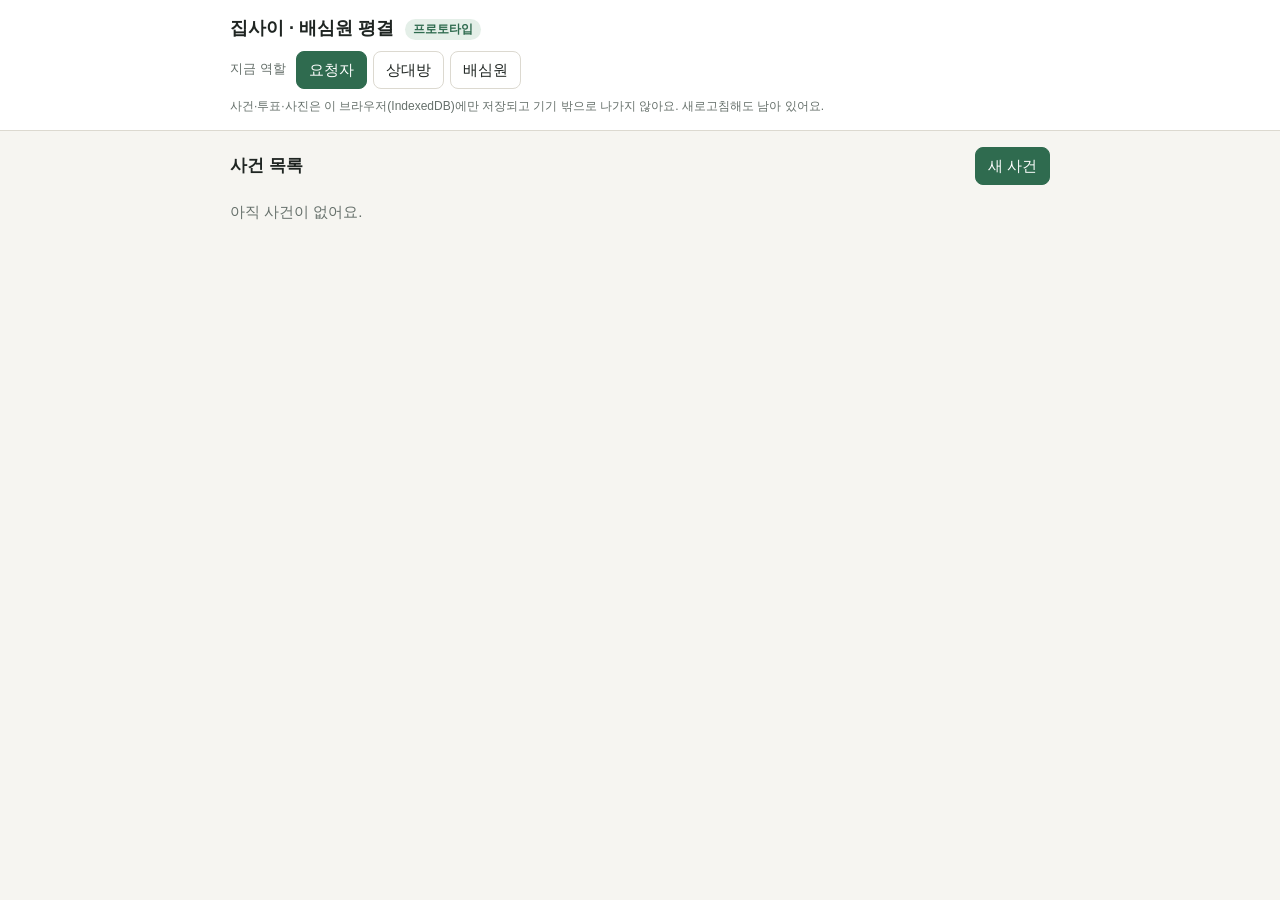
==== prototypes/김진현/index.html @ b652df36 "Add 김진현 배심원 평결 P0 prototype and sync spec Single-file prototype with IndexedDB storage. Spec updated" ====
<!doctype html>
<html lang="ko">
<head>
<meta charset="utf-8">
<meta name="viewport" content="width=device-width, initial-scale=1">
<title>집사이 배심원 평결</title>
<style>
  :root {
    --bg: #f6f5f1; --card: #ffffff; --ink: #1f2522; --muted: #66706b; --line: #dcd9d0;
    --accent: #2f6b4f; --accent-soft: #e4efe8; --warn: #a3412b; --warn-soft: #f8e7e2;
    --landlord: #3b5ba5; --tenant: #c8792b; --dev: #6b4fa0; --dev-soft: #efe9f8;
  }
  @media (prefers-color-scheme: dark) {
    :root {
      --bg: #161a18; --card: #1f2522; --ink: #e8ebe9; --muted: #9aa49f; --line: #34403a;
      --accent: #6cbf94; --accent-soft: #23362c; --warn: #f0937b; --warn-soft: #3a2420;
      --landlord: #8aa6e8; --tenant: #e8a866; --dev: #b49be0; --dev-soft: #2b2438;
    }
  }
  * { box-sizing: border-box; }
  body { margin: 0; background: var(--bg); color: var(--ink); font: 15px/1.6 -apple-system, "Apple SD Gothic Neo", "Noto Sans KR", sans-serif; }
  header { background: var(--card); border-bottom: 1px solid var(--line); padding: 14px 16px; position: sticky; top: 0; z-index: 5; }
  .wrap { max-width: 820px; margin: 0 auto; }
  header h1 { margin: 0 0 8px; font-size: 18px; }
  .roles { display: flex; gap: 6px; flex-wrap: wrap; align-items: center; }
  .roles span { color: var(--muted); font-size: 13px; margin-right: 4px; }
  .roles button[aria-pressed="true"] { background: var(--accent); color: #fff; border-color: var(--accent); }
  .notice { margin: 8px 0 0; font-size: 12px; color: var(--muted); }
  main { padding: 16px; }
  h2 { font-size: 17px; margin: 0; }
  h3 { font-size: 15px; margin: 0 0 8px; }
  button { font: inherit; padding: 6px 12px; border-radius: 8px; border: 1px solid var(--line); background: var(--card); color: var(--ink); cursor: pointer; }
  button.primary { background: var(--accent); border-color: var(--accent); color: #fff; }
  button.link { border: 0; background: none; color: var(--accent); padding: 0; text-decoration: underline; }
  button:disabled { opacity: .5; cursor: not-allowed; }
  .bar { display: flex; justify-content: space-between; align-items: center; gap: 8px; margin-bottom: 12px; flex-wrap: wrap; }
  .cards { list-style: none; padding: 0; margin: 0; display: grid; gap: 10px; }
  .card, section { background: var(--card); border: 1px solid var(--line); border-radius: 12px; padding: 14px; }
  section { margin-bottom: 12px; }
  .card { cursor: pointer; }
  .card:hover { border-color: var(--accent); }
  .card .title { font-weight: 600; }
  .meta { color: var(--muted); font-size: 13px; }
  .badge { display: inline-block; font-size: 12px; padding: 1px 8px; border-radius: 99px; background: var(--accent-soft); color: var(--accent); margin-left: 6px; vertical-align: 1px; }
  .badge.waiting { background: var(--warn-soft); color: var(--warn); }
  .badge.closed { background: var(--line); color: var(--ink); }
  .empty { color: var(--muted); }
  label { display: block; font-weight: 600; font-size: 14px; margin: 12px 0 4px; }
  label .opt { font-weight: 400; color: var(--muted); }
  input[type=text], input[type=number], input[type=month], textarea, select { width: 100%; font: inherit; padding: 7px 10px; border: 1px solid var(--line); border-radius: 8px; background: var(--bg); color: var(--ink); }
  textarea { min-height: 70px; resize: vertical; }
  .row { display: grid; grid-template-columns: 1fr 1fr; gap: 0 12px; }
  @media (max-width: 560px) { .row { grid-template-columns: 1fr; } }
  .choices { display: flex; gap: 14px; flex-wrap: wrap; }
  .choices label { font-weight: 400; margin: 0; display: flex; gap: 6px; align-items: center; }
  .privacy { background: var(--warn-soft); color: var(--warn); border-radius: 8px; padding: 8px 10px; font-size: 13px; margin: 12px 0 0; }
  .ratio { display: flex; gap: 10px; align-items: center; }
  .ratio input[type=range] { flex: 1; }
  .ratio input[type=number] { width: 80px; }
  .ratio-text { font-size: 13px; color: var(--muted); margin-top: 2px; }
  .error { color: var(--warn); font-weight: 600; margin: 10px 0 0; white-space: pre-line; }
  .ok { color: var(--accent); font-weight: 600; margin: 10px 0 0; }
  .actions { margin-top: 16px; display: flex; gap: 8px; flex-wrap: wrap; }
  dl { display: grid; grid-template-columns: max-content 1fr; gap: 4px 14px; margin: 0; }
  dt { color: var(--muted); }
  dd { margin: 0; white-space: pre-wrap; }
  .sides { display: grid; grid-template-columns: 1fr 1fr; gap: 12px; }
  @media (max-width: 560px) { .sides { grid-template-columns: 1fr; } }
  .side { border-top: 4px solid var(--line); }
  .side.landlord { border-top-color: var(--landlord); }
  .side.tenant { border-top-color: var(--tenant); }
  .side p { white-space: pre-wrap; margin: 4px 0; }
  .photos { display: flex; gap: 6px; flex-wrap: wrap; margin-top: 6px; }
  .photos img { width: 96px; height: 96px; object-fit: cover; border-radius: 6px; border: 1px solid var(--line); cursor: zoom-in; background: var(--bg); }
  .quota { font-size: 14px; }
  .quota b { font-variant-numeric: tabular-nums; }
  .verdict { text-align: center; padding: 18px 0 8px; }
  .verdict .big { font-size: 32px; font-weight: 700; }
  .verdict .big .l { color: var(--landlord); }
  .verdict .big .t { color: var(--tenant); }
  .legal { font-size: 13px; color: var(--muted); text-align: center; }
  table { width: 100%; border-collapse: collapse; font-size: 13px; margin-top: 8px; }
  th, td { text-align: left; padding: 4px 6px; border-bottom: 1px solid var(--line); vertical-align: top; }
  td.num { font-variant-numeric: tabular-nums; text-align: right; width: 56px; }
  tr.cut td { color: var(--muted); text-decoration: line-through; }
  .dev { border: 1px dashed var(--dev); background: var(--dev-soft); }
  .dev h3 { color: var(--dev); }
  #overlay { position: fixed; inset: 0; background: rgba(0,0,0,.8); display: flex; align-items: center; justify-content: center; z-index: 10; cursor: zoom-out; }
  #overlay[hidden] { display: none; }
  #overlay img { max-width: 94vw; max-height: 94vh; }
</style>
</head>
<body>
<header>
  <div class="wrap">
    <h1>집사이 · 배심원 평결 <span class="badge">프로토타입</span></h1>
    <div class="roles">
      <span>지금 역할</span>
      <button data-role="requester">요청자</button>
      <button data-role="opponent">상대방</button>
      <button data-role="juror">배심원</button>
    </div>
    <p class="notice">사건·투표·사진은 이 브라우저(IndexedDB)에만 저장되고 기기 밖으로 나가지 않아요. 새로고침해도 남아 있어요.</p>
  </div>
</header>
<main><div class="wrap" id="app"></div></main>
<div id="overlay" hidden><img alt=""></div>

<script>
const BASE_JURORS = 100;
const MAX_EXTRA = 100;
const MAX_PHOTOS = 3;
const MAX_PHOTO_MB = 15;
const REASON_MAX = 200;
const CUT_RATE = 0.025; // 위·아래 각각 2.5%, 합쳐서 5%

const SIDE = { landlord: '임대인', tenant: '임차인' };
const OTHER = { landlord: 'tenant', tenant: 'landlord' };
const STATUS = { waiting: '상대방 대기', voting: '투표 중', closed: '평결 완료' };
const TYPE = { repair: '수리비', restore: '원상복구비' };
const PRIVACY = '분쟁과 관계없는 개인정보(이름, 주소, 연락처 등)는 쓰지 마세요.';

class UserError extends Error {}

const state = { role: 'requester', view: { name: 'list' }, juror: null };
let db;

// ---------- 저장소 (IndexedDB) ----------

function openDb() {
  return new Promise((resolve, reject) => {
    const req = indexedDB.open('jibsai-jury', 1);
    req.onupgradeneeded = () => {
      req.result.createObjectStore('cases', { keyPath: 'id' });
      req.result.createObjectStore('photos', { keyPath: 'id' });
    };
    req.onsuccess = () => resolve(req.result);
    req.onerror = () => reject(req.error);
  });
}

function run(store, mode, fn) {
  return new Promise((resolve, reject) => {
    const t = db.transaction(store, mode);
    const req = fn(t.objectStore(store));
    t.oncomplete = () => resolve(req && req.result);
    t.onerror = () => reject(t.error);
  });
}

const getAllCases = () => run('cases', 'readonly', s => s.getAll());
const getCase = id => run('cases', 'readonly', s => s.get(id));
const putCase = c => run('cases', 'readwrite', s => s.put(c));
const getPhoto = id => run('photos', 'readonly', s => s.get(id));

// 한 트랜잭션 안에서 사건을 읽고 고쳐 저장한다. mutate가 던지면 아무것도 저장되지 않는다.
function updateCase(id, mutate) {
  return new Promise((resolve, reject) => {
    const t = db.transaction('cases', 'readwrite');
    const store = t.objectStore('cases');
    let result, failure;
    const get = store.get(id);
    get.onsuccess = () => {
      try {
        result = mutate(get.result);
        store.put(get.result);
      } catch (e) {
        failure = e;
        t.abort();
      }
    };
    t.oncomplete = () => resolve(result);
    t.onabort = () => reject(failure || t.error);
  });
}

async function savePhotos(files) {
  const ids = files.map(() => newId());
  await run('photos', 'readwrite', s => {
    files.forEach((file, i) => s.put({ id: ids[i], blob: file, name: file.name }));
  });
  return ids;
}

function newId() {
  return Date.now().toString(36) + Math.random().toString(36).slice(2, 8);
}

// ---------- 규칙 ----------

function quota(c, side) {
  return c.total / 2 - c.votes.filter(v => v.side === side).length;
}

function checkVote(c, name, side) {
  if (c.status !== 'voting') throw new UserError('투표 중인 사건이 아니에요.');
  if (name === c.requester.name || name === c.opponent.name) {
    throw new UserError('당사자는 자기 사건에 투표할 수 없어요.');
  }
  if (c.votes.some(v => v.name === name)) {
    throw new UserError('이 이름으로 이미 투표했어요. 투표는 한 사건에 한 번만 할 수 있어요.');
  }
  if (quota(c, side) <= 0) throw new UserError(`${SIDE[side]} 배심원 정원이 다 찼어요.`);
}

function addVote(c, vote) {
  checkVote(c, vote.name, vote.side);
  c.votes.push(vote);
  if (c.votes.length === c.total) {
    c.status = 'closed';
    c.closedAt = Date.now();
  }
}

// 비율 순으로 정렬해 위·아래에서 내림(총원 × 2.5%)표씩 빼고 평균을 낸다.
function verdict(c) {
  const sorted = c.votes.map((v, i) => ({ ...v, i })).sort((a, b) => a.ratio - b.ratio || a.i - b.i);
  const cut = Math.floor(c.total * CUT_RATE);
  sorted.forEach((v, idx) => { v.cut = idx < cut || idx >= sorted.length - cut; });
  const kept = sorted.filter(v => !v.cut);
  const mean = kept.reduce((sum, v) => sum + v.ratio, 0) / kept.length;
  const landlord = Math.round(mean);
  return { landlord, tenant: 100 - landlord, cut, kept: kept.length, sorted };
}

function checkPhotos(input) {
  const files = [...input.files];
  if (files.length > MAX_PHOTOS) throw new UserError(`사진은 최대 ${MAX_PHOTOS}장까지 올릴 수 있어요.`);
  for (const f of files) {
    if (!f.type.startsWith('image/')) throw new UserError(`사진 파일만 올릴 수 있어요: ${f.name}`);
    if (f.size > MAX_PHOTO_MB * 1024 * 1024) {
      throw new UserError(`사진 한 장은 ${MAX_PHOTO_MB}MB까지예요: ${f.name} (${(f.size / 1048576).toFixed(1)}MB)`);
    }
  }
  return files;
}

function checkRatio(value) {
  const n = Number(value);
  if (value === '' || !Number.isInteger(n) || n < 0 || n > 100) {
    throw new UserError('임대인 부담 비율은 0에서 100 사이의 정수로 적어 주세요.');
  }
  return n;
}

function required(value, label) {
  const v = value.trim();
  if (!v) throw new UserError(`${label}을(를) 적어 주세요.`);
  return v;
}

// ---------- 화면 조각 ----------

function esc(s) {
  return String(s ?? '').replace(/[&<>"']/g, ch => ({ '&': '&amp;', '<': '&lt;', '>': '&gt;', '"': '&quot;', "'": '&#39;' }[ch]));
}

const won = n => Number(n).toLocaleString('ko-KR') + '원';

function ratioField(name, value = 50) {
  return `
    <div class="ratio">
      <input type="range" min="0" max="100" step="1" value="${value}" data-sync="${name}" aria-label="임대인 부담 비율">
      <input type="number" min="0" max="100" step="1" value="${value}" name="${name}" required>%
    </div>
    <div class="ratio-text" data-ratio-text="${name}"></div>`;
}

function bindRatio(root) {
  root.querySelectorAll('[data-sync]').forEach(range => {
    const num = root.querySelector(`[name="${range.dataset.sync}"]`);
    const text = root.querySelector(`[data-ratio-text="${range.dataset.sync}"]`);
    const show = () => {
      const n = Number(num.value);
      text.textContent = num.value !== '' && n >= 0 && n <= 100 ? `임대인 ${n}% · 임차인 ${100 - n}% 부담` : '';
    };
    range.addEventListener('input', () => { num.value = range.value; show(); });
    num.addEventListener('input', () => { range.value = num.value; show(); });
    show();
  });
}

function photoField(name) {
  return `
    <label>사진 <span class="opt">(선택 · 최대 ${MAX_PHOTOS}장 · 장당 ${MAX_PHOTO_MB}MB · 원본 그대로 저장)</span></label>
    <input type="file" name="${name}" accept="image/*" multiple>
    <p class="error" data-photo-error="${name}" hidden></p>`;
}

function bindPhotoField(root, name) {
  const input = root.querySelector(`[name="${name}"]`);
  const msg = root.querySelector(`[data-photo-error="${name}"]`);
  input.addEventListener('change', () => {
    try {
      checkPhotos(input);
      msg.hidden = true;
    } catch (e) {
      msg.textContent = e.message;
      msg.hidden = false;
      input.value = '';
    }
  });
}

function photosHtml(ids) {
  if (!ids || !ids.length) return '<div class="meta">사진 없음</div>';
  return `<div class="photos">${ids.map(id => `<img data-photo="${esc(id)}" alt="증거 사진">`).join('')}</div>`;
}

async function loadPhotos(root) {
  for (const img of root.querySelectorAll('img[data-photo]')) {
    const rec = await getPhoto(img.dataset.photo);
    if (rec) img.src = URL.createObjectURL(rec.blob);
  }
}

function caseInfoHtml(c) {
  return `
    <section>
      <h3>사건 정보</h3>
      <dl>
        <dt>사건 유형</dt><dd>${TYPE[c.type]}</dd>
        <dt>문제 부위</dt><dd>${esc(c.part)}</dd>
        <dt>발생 시기</dt><dd>${esc(c.when)}</dd>
        <dt>다투는 금액</dt><dd>${won(c.amount)}</dd>
        <dt>계약 특약</dt><dd>${c.clause ? esc(c.clause) : '<span class="meta">없음</span>'}</dd>
        <dt>배심원</dt><dd>총 ${c.total}명 (임대인 ${c.total / 2} · 임차인 ${c.total / 2})</dd>
      </dl>
    </section>`;
}

// showNames: 당사자 화면이면 이름을, showRatio: 당사자 화면이거나 평결 후면 주장 비율을 보여준다.
function sidesHtml(c, { showNames, showRatio }) {
  const parties = [c.requester, c.opponent].filter(p => p.reason !== undefined);
  const bySide = side => parties.find(p => p.side === side);
  const block = side => {
    const p = bySide(side);
    const head = `${SIDE[side]} 측${showNames && p ? ` · ${esc(p.name)}` : ''}`;
    if (!p) return `<section class="side ${side}"><h3>${head}</h3><p class="meta">아직 주장을 적지 않았어요.</p></section>`;
    return `
      <section class="side ${side}">
        <h3>${head}</h3>
        ${showRatio ? `<p><b>주장: 임대인 ${p.ratio}% · 임차인 ${100 - p.ratio}%</b></p>` : ''}
        <p>${esc(p.reason)}</p>
        ${photosHtml(p.photoIds)}
      </section>`;
  };
  return `<div class="sides">${block('landlord')}${block('tenant')}</div>`;
}

function quotaHtml(c) {
  return `남은 정원: 임대인 <b>${quota(c, 'landlord')}</b> / 임차인 <b>${quota(c, 'tenant')}</b>`;
}

function jurorPanelHtml() {
  if (state.juror) {
    return `
      <section>
        배심원 <b>${esc(state.juror.name)}</b> · ${SIDE[state.juror.side]} 경험
        <button class="link" id="juror-change">바꾸기</button>
      </section>`;
  }
  return `
    <section>
      <h3>배심원으로 들어가기</h3>
      <form id="juror-form">
        <label>이름(닉네임)</label>
        <input type="text" name="name" maxlength="30">
        <label>자격</label>
        <div class="choices">
          <label><input type="radio" name="side" value="landlord"> 나는 현재 또는 과거에 임대인이었다</label>
          <label><input type="radio" name="side" value="tenant"> 나는 현재 또는 과거에 임차인이었다</label>
        </div>
        <div class="actions"><button class="primary">들어가기</button></div>
        <p class="error" hidden></p>
      </form>
    </section>`;
}

function bindJurorPanel(root) {
  root.querySelector('#juror-change')?.addEventListener('click', () => { state.juror = null; render(); });
  const form = root.querySelector('#juror-form');
  if (!form) return;
  form.addEventListener('submit', e => {
    e.preventDefault();
    const err = form.querySelector('.error');
    try {
      const name = required(form.name.value, '이름');
      const side = form.side.value;
      if (!side) throw new UserError('임대인이었는지 임차인이었는지 하나를 골라 주세요.');
      state.juror = { name, side };
      render();
    } catch (ex) {
      err.textContent = ex.message;
      err.hidden = false;
    }
  });
}

// ---------- 화면 ----------

async function render() {
  document.querySelectorAll('[data-role]').forEach(b => b.setAttribute('aria-pressed', b.dataset.role === state.role));
  const app = document.getElementById('app');
  const v = state.view;
  if (v.name === 'new' && state.role === 'requester') return renderNew(app);
  if (v.name === 'case') return renderCase(app, v.id);
  return renderList(app);
}

function go(view) {
  state.view = view;
  window.scrollTo(0, 0);
  render();
}

async function renderList(app) {
  let cases = (await getAllCases()).sort((a, b) => b.createdAt - a.createdAt);
  if (state.role === 'juror') cases = cases.filter(c => c.status !== 'waiting');

  const card = c => `
    <li class="card" data-open="${c.id}">
      <div class="title">${TYPE[c.type]} · ${esc(c.part)}<span class="badge ${c.status}">${STATUS[c.status]}</span></div>
      <div class="meta">
        ${won(c.amount)} · ${esc(c.when)}
        ${state.role !== 'juror' ? ` · 요청자 ${esc(c.requester.name)}(${SIDE[c.requester.side]}) · 상대방 ${esc(c.opponent.name)}(${SIDE[c.opponent.side]})` : ''}
      </div>
      ${c.status === 'voting' ? `<div class="quota">${quotaHtml(c)}</div>` : ''}
      ${c.status === 'closed' ? `<div class="quota">평결: 임대인 ${verdict(c).landlord}% · 임차인 ${verdict(c).tenant}%</div>` : ''}
      ${c.status === 'waiting' && state.role === 'opponent' ? '<div class="quota"><b>응답이 필요해요</b></div>' : ''}
    </li>`;

  const title = state.role === 'juror' ? '공개된 사건' : '사건 목록';
  app.innerHTML = `
    <div class="bar">
      <h2>${title}</h2>
      ${state.role === 'requester' ? '<button class="primary" id="new-case">새 사건</button>' : ''}
    </div>
    ${state.role === 'juror' ? jurorPanelHtml() : ''}
    ${cases.length ? `<ul class="cards">${cases.map(card).join('')}</ul>`
      : `<p class="empty">${state.role === 'juror' ? '양쪽이 동의해 공개된 사건이 아직 없어요.' : '아직 사건이 없어요.'}</p>`}`;

  app.querySelector('#new-case')?.addEventListener('click', () => go({ name: 'new' }));
  app.querySelectorAll('[data-open]').forEach(li => li.addEventListener('click', () => go({ name: 'case', id: li.dataset.open })));
  bindJurorPanel(app);
}

function renderNew(app) {
  app.innerHTML = `
    <div class="bar"><h2>새 사건</h2><button id="back">목록으로</button></div>
    <form id="new-form">
      <section>
        <h3>당사자</h3>
        <div class="row">
          <div><label>내 이름(닉네임)</label><input type="text" name="myName" maxlength="30"></div>
          <div><label>상대방 이름(닉네임)</label><input type="text" name="otherName" maxlength="30"></div>
        </div>
        <label>내 입장</label>
        <div class="choices">
          <label><input type="radio" name="mySide" value="landlord"> 임대인</label>
          <label><input type="radio" name="mySide" value="tenant"> 임차인</label>
        </div>
        <p class="meta">상대방의 입장은 자동으로 반대쪽이 돼요.</p>
      </section>

      <section>
        <h3>사건 정보</h3>
        <p class="privacy">${PRIVACY}</p>
        <label>사건 유형</label>
        <div class="choices">
          <label><input type="radio" name="type" value="repair"> 수리비</label>
          <label><input type="radio" name="type" value="restore"> 원상복구비</label>
        </div>
        <div class="row">
          <div><label>문제가 생긴 부위</label><input type="text" name="part" maxlength="40" placeholder="예: 보일러, 거실 벽지"></div>
          <div><label>발생 시기</label><input type="month" name="when"></div>
        </div>
        <label>다투는 금액 (원)</label>
        <input type="number" name="amount" min="1" step="1">
        <label>관련 계약 특약 <span class="opt">(선택)</span></label>
        <textarea name="clause"></textarea>
      </section>

      <section>
        <h3>내 주장</h3>
        <p class="privacy">${PRIVACY}</p>
        <label>임대인 부담 비율</label>
        ${ratioField('ratio')}
        <label>이유</label>
        <textarea name="reason"></textarea>
        ${photoField('photos')}
      </section>

      <section>
        <h3>배심원 수</h3>
        <p class="meta">기본 ${BASE_JURORS}명에 더할 인원을 짝수로 적어요 (0~${MAX_EXTRA}). 임대인과 임차인이 절반씩이에요.</p>
        <label>추가 배심원 수</label>
        <input type="number" name="extra" min="0" max="${MAX_EXTRA}" step="2" value="0">
        <p class="ratio-text" id="total-text"></p>
      </section>

      <div class="actions"><button class="primary">상대방에게 보내기</button></div>
      <p class="error" id="new-error" hidden></p>
    </form>`;

  const form = app.querySelector('#new-form');
  app.querySelector('#back').addEventListener('click', () => go({ name: 'list' }));
  bindRatio(form);
  bindPhotoField(form, 'photos');

  const totalText = app.querySelector('#total-text');
  const showTotal = () => {
    const extra = Number(form.extra.value);
    totalText.textContent = Number.isInteger(extra) && extra >= 0 && extra <= MAX_EXTRA && extra % 2 === 0
      ? `총 ${BASE_JURORS + extra}명 = 임대인 ${(BASE_JURORS + extra) / 2}명 + 임차인 ${(BASE_JURORS + extra) / 2}명`
      : '추가 인원은 0에서 100 사이의 짝수여야 해요.';
  };
  form.extra.addEventListener('input', showTotal);
  showTotal();

  form.addEventListener('submit', async e => {
    e.preventDefault();
    const err = app.querySelector('#new-error');
    try {
      const myName = required(form.myName.value, '내 이름');
      const otherName = required(form.otherName.value, '상대방 이름');
      if (myName === otherName) throw new UserError('내 이름과 상대방 이름이 같아요.');
      const mySide = form.mySide.value;
      if (!mySide) throw new UserError('내 입장(임대인/임차인)을 골라 주세요.');
      const type = form.type.value;
      if (!type) throw new UserError('사건 유형을 골라 주세요.');
      const part = required(form.part.value, '문제가 생긴 부위');
      if (!form.when.value) throw new UserError('발생 시기를 골라 주세요.');
      const amount = Number(form.amount.value);
      if (!Number.isInteger(amount) || amount < 1) throw new UserError('다투는 금액을 1원 이상 정수로 적어 주세요.');
      const ratio = checkRatio(form.ratio.value);
      const reason = required(form.reason.value, '이유');
      const files = checkPhotos(form.photos);
      const extra = Number(form.extra.value);
      if (!Number.isInteger(extra) || extra < 0 || extra > MAX_EXTRA || extra % 2 !== 0) {
        throw new UserError('추가 배심원 수는 0에서 100 사이의 짝수여야 해요.');
      }

      const photoIds = await savePhotos(files);
      const c = {
        id: newId(),
        createdAt: Date.now(),
        status: 'waiting',
        type, part, when: form.when.value, amount, clause: form.clause.value.trim(),
        total: BASE_JURORS + extra,
        requester: { name: myName, side: mySide, ratio, reason, photoIds },
        opponent: { name: otherName, side: OTHER[mySide] },
        votes: [],
      };
      await putCase(c);
      go({ name: 'case', id: c.id });
    } catch (ex) {
      if (!(ex instanceof UserError)) console.error(ex);
      err.textContent = ex.message;
      err.hidden = false;
    }
  });
}

async function renderCase(app, id) {
  const c = await getCase(id);
  if (!c || (state.role === 'juror' && c.status === 'waiting')) return go({ name: 'list' });

  const isParty = state.role !== 'juror';
  const parts = [];
  parts.push(`
    <div class="bar">
      <h2>${TYPE[c.type]} · ${esc(c.part)}<span class="badge ${c.status}">${STATUS[c.status]}</span></h2>
      <button id="back">목록으로</button>
    </div>`);
  if (isParty) {
    parts.push(`<p class="meta">요청자 ${esc(c.requester.name)}(${SIDE[c.requester.side]}) · 상대방 ${esc(c.opponent.name)}(${SIDE[c.opponent.side]})</p>`);
  }
  if (c.status === 'closed') parts.push(resultHtml(c));
  parts.push(caseInfoHtml(c));
  parts.push(sidesHtml(c, { showNames: isParty, showRatio: isParty || c.status === 'closed' }));

  if (c.status === 'waiting') {
    if (state.role === 'opponent') parts.push(respondFormHtml(c));
    else parts.push('<section><p class="meta">상대방이 주장을 적고 동의해야 배심원에게 공개돼요.</p></section>');
  }
  if (c.status === 'voting') {
    parts.push(`<section class="quota">${quotaHtml(c)}</section>`);
    if (state.role === 'juror') parts.push(voteHtml(c));
    parts.push(devFillHtml(c));
  }

  app.innerHTML = parts.join('');
  app.querySelector('#back').addEventListener('click', () => go({ name: 'list' }));
  bindJurorPanel(app);
  bindRespond(app, c);
  bindVote(app, c);
  bindDevFill(app, c);
  app.querySelector('#toggle-reasons')?.addEventListener('click', () => {
    const t = app.querySelector('#reasons');
    t.hidden = !t.hidden;
    app.querySelector('#toggle-reasons').textContent = t.hidden ? '이유 보기' : '이유 접기';
  });
  await loadPhotos(app);
}

function respondFormHtml(c) {
  return `
    <form id="respond-form">
      <section>
        <h3>내 주장 (${SIDE[c.opponent.side]} · ${esc(c.opponent.name)})</h3>
        <p class="privacy">${PRIVACY}</p>
        <label>임대인 부담 비율</label>
        ${ratioField('ratio')}
        <label>이유</label>
        <textarea name="reason"></textarea>
        ${photoField('photos')}
        <div class="actions"><button class="primary">내용에 동의하고 공개</button></div>
        <p class="meta">공개하면 배심원에게 보이고, 양쪽 모두 사건을 고칠 수 없어요.</p>
        <p class="error" id="respond-error" hidden></p>
      </section>
    </form>`;
}

function bindRespond(app, c) {
  const form = app.querySelector('#respond-form');
  if (!form) return;
  bindRatio(form);
  bindPhotoField(form, 'photos');
  form.addEventListener('submit', async e => {
    e.preventDefault();
    const err = app.querySelector('#respond-error');
    try {
      const ratio = checkRatio(form.ratio.value);
      const reason = required(form.reason.value, '이유');
      const files = checkPhotos(form.photos);
      if (!confirm('공개하면 양쪽 모두 사건을 고칠 수 없어요. 동의하고 공개할까요?')) return;
      const photoIds = await savePhotos(files);
      await updateCase(c.id, cur => {
        if (cur.status !== 'waiting') throw new UserError('이미 공개된 사건이에요.');
        Object.assign(cur.opponent, { ratio, reason, photoIds });
        cur.status = 'voting';
        cur.publishedAt = Date.now();
      });
      render();
    } catch (ex) {
      if (!(ex instanceof UserError)) console.error(ex);
      err.textContent = ex.message;
      err.hidden = false;
    }
  });
}

function voteHtml(c) {
  if (!state.juror) return jurorPanelHtml();
  try {
    checkVote(c, state.juror.name, state.juror.side);
  } catch (ex) {
    return `
      ${jurorPanelHtml()}
      <section><p class="error">${esc(ex.message)}</p></section>`;
  }
  return `
    ${jurorPanelHtml()}
    <form id="vote-form">
      <section>
        <h3>내 판단</h3>
        <p class="meta">양측의 이유와 사진만 보고 판단해 주세요. 양측이 주장한 비율은 평결이 닫힌 뒤 공개돼요.</p>
        <label>임대인 부담 비율</label>
        ${ratioField('ratio')}
        <label>이유 <span class="opt">(선택 · ${REASON_MAX}자까지)</span></label>
        <textarea name="reason" maxlength="${REASON_MAX}"></textarea>
        <div class="actions"><button class="primary">제출</button></div>
        <p class="error" id="vote-error" hidden></p>
      </section>
    </form>`;
}

function bindVote(app, c) {
  const form = app.querySelector('#vote-form');
  if (!form) return;
  bindRatio(form);
  form.addEventListener('submit', async e => {
    e.preventDefault();
    const err = app.querySelector('#vote-error');
    try {
      const ratio = checkRatio(form.ratio.value);
      const reason = form.reason.value.trim().slice(0, REASON_MAX);
      if (!confirm(`임대인 ${ratio}% · 임차인 ${100 - ratio}%로 제출할까요?\n제출 후에는 바꿀 수 없어요.`)) return;
      const { name, side } = state.juror;
      await updateCase(c.id, cur => addVote(cur, { name, side, ratio, reason, at: Date.now() }));
      render();
    } catch (ex) {
      if (!(ex instanceof UserError)) console.error(ex);
      err.textContent = ex.message;
      err.hidden = false;
    }
  });
}

function devFillHtml(c) {
  const left = c.total - c.votes.length;
  return `
    <section class="dev">
      <h3>개발용 · 테스트 배심원 채우기</h3>
      <p class="meta">테스트-임대인-1, 테스트-임차인-1 같은 이름으로 무작위 비율(0~100%) 투표를 채워요. 남은 정원이 많은 쪽부터 번갈아 채우고, 정원을 넘지 않아요.</p>
      <div class="ratio">
        <input type="number" id="fill-count" min="1" max="${left}" value="${Math.max(left - 1, 1)}">명
        <button id="fill-btn">테스트 배심원 채우기 (개발용)</button>
      </div>
      <p class="error" id="fill-error" hidden></p>
    </section>`;
}

function bindDevFill(app, c) {
  const btn = app.querySelector('#fill-btn');
  if (!btn) return;
  btn.addEventListener('click', async () => {
    const err = app.querySelector('#fill-error');
    try {
      const count = Number(app.querySelector('#fill-count').value);
      if (!Number.isInteger(count) || count < 1) throw new UserError('채울 인원을 1 이상 정수로 적어 주세요.');
      await updateCase(c.id, cur => {
        const names = new Set(cur.votes.map(v => v.name));
        for (let added = 0; added < count && cur.status === 'voting'; added++) {
          const side = quota(cur, 'landlord') >= quota(cur, 'tenant') ? 'landlord' : 'tenant';
          if (quota(cur, side) <= 0) break;
          let k = 1, name;
          do { name = `테스트-${SIDE[side]}-${k++}`; } while (names.has(name));
          names.add(name);
          addVote(cur, { name, side, ratio: Math.floor(Math.random() * 101), reason: '', test: true, at: Date.now() });
        }
      });
      render();
    } catch (ex) {
      if (!(ex instanceof UserError)) console.error(ex);
      err.textContent = ex.message;
      err.hidden = false;
    }
  });
}

function resultHtml(c) {
  const v = verdict(c);
  const rows = v.sorted.map((x, idx) => `
    <tr class="${x.cut ? 'cut' : ''}">
      <td class="num">${idx + 1}</td>
      <td>${SIDE[x.side]} 배심원</td>
      <td class="num">${x.ratio}%</td>
      <td>${x.reason ? esc(x.reason) : '<span class="meta">-</span>'}${x.cut ? ' <span class="meta">(극단값 제외)</span>' : ''}</td>
    </tr>`).join('');
  return `
    <section>
      <div class="verdict">
        <div class="meta">배심원 ${c.total}명의 평결</div>
        <div class="big"><span class="l">임대인 ${v.landlord}%</span> · <span class="t">임차인 ${v.tenant}%</span></div>
        <div class="meta">위 ${v.cut}표 · 아래 ${v.cut}표 극단값 제외, ${v.kept}표로 평균</div>
      </div>
      <p class="legal">이 평결은 참고용이며 법적 효력이 없습니다.</p>
      <div class="actions"><button id="toggle-reasons">이유 보기</button></div>
      <table id="reasons" hidden>
        <thead><tr><th>순서</th><th>배심원</th><th>임대인 부담</th><th>이유</th></tr></thead>
        <tbody>${rows}</tbody>
      </table>
    </section>`;
}

// ---------- 시작 ----------

document.querySelectorAll('[data-role]').forEach(b => b.addEventListener('click', () => {
  state.role = b.dataset.role;
  go(state.view.name === 'case' ? state.view : { name: 'list' });
}));

const overlay = document.getElementById('overlay');
document.addEventListener('click', e => {
  if (e.target.matches('img[data-photo]') && e.target.src) {
    overlay.querySelector('img').src = e.target.src;
    overlay.hidden = false;
  } else if (e.target.closest('#overlay')) {
    overlay.hidden = true;
  }
});
document.addEventListener('keydown', e => { if (e.key === 'Escape') overlay.hidden = true; });

openDb().then(d => { db = d; render(); }).catch(e => {
  document.getElementById('app').innerHTML = `<p class="error">브라우저 저장소(IndexedDB)를 열 수 없어요: ${esc(e && e.message)}</p>`;
});
</script>
</body>
</html>
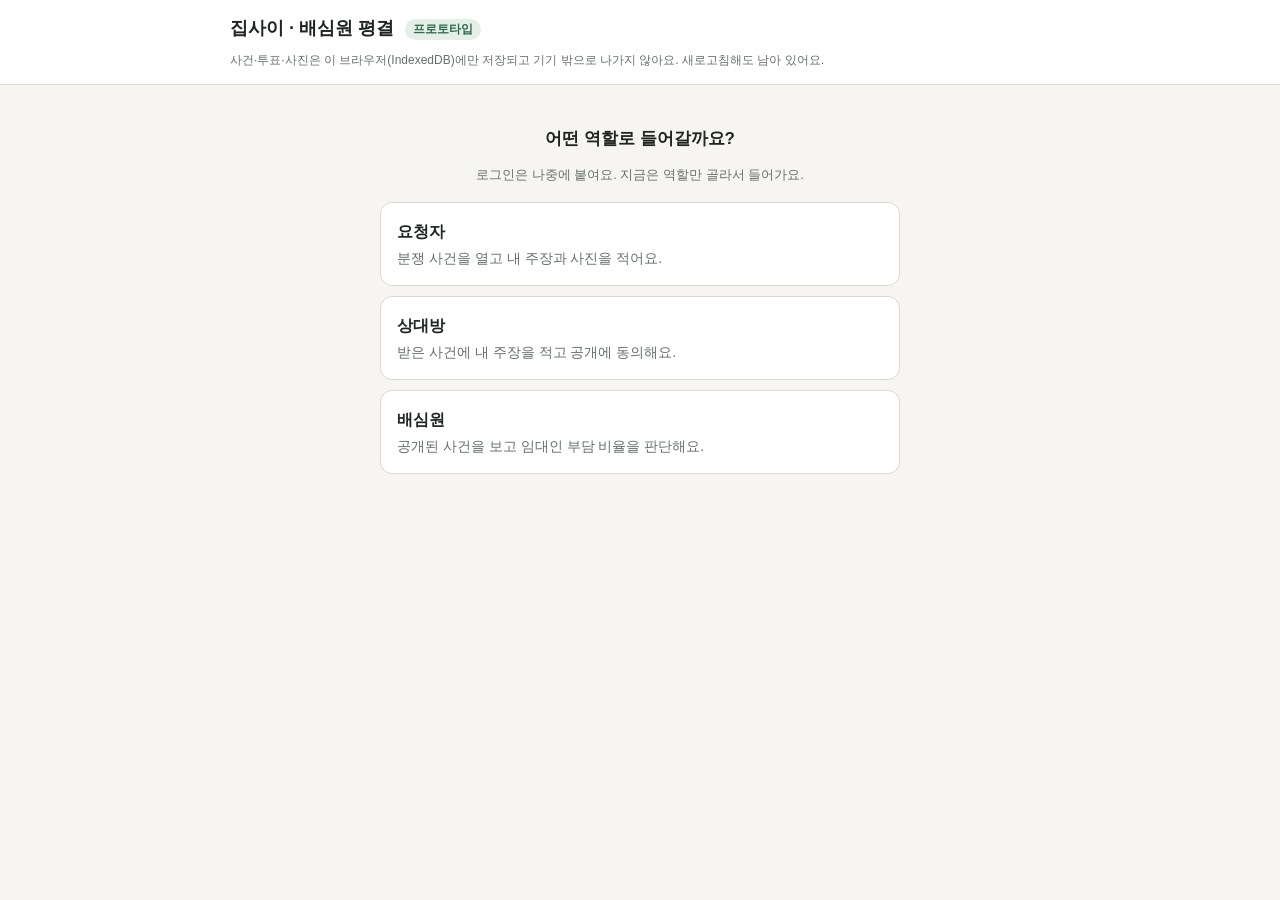
==== commit e3c0ae1a: "Add role selection page and comma-formatted amount field Both requested after trying the prototype; " ====
--- a/prototypes/김진현/index.html
+++ b/prototypes/김진현/index.html
@@ -18,13 +18,20 @@
     }
   }
   * { box-sizing: border-box; }
+  [hidden] { display: none !important; }
   body { margin: 0; background: var(--bg); color: var(--ink); font: 15px/1.6 -apple-system, "Apple SD Gothic Neo", "Noto Sans KR", sans-serif; }
   header { background: var(--card); border-bottom: 1px solid var(--line); padding: 14px 16px; position: sticky; top: 0; z-index: 5; }
   .wrap { max-width: 820px; margin: 0 auto; }
   header h1 { margin: 0 0 8px; font-size: 18px; }
   .roles { display: flex; gap: 6px; flex-wrap: wrap; align-items: center; }
   .roles span { color: var(--muted); font-size: 13px; margin-right: 4px; }
-  .roles button[aria-pressed="true"] { background: var(--accent); color: #fff; border-color: var(--accent); }
+  .roles b { color: var(--ink); }
+  .start { max-width: 520px; margin: 24px auto; text-align: center; }
+  .role-cards { display: grid; gap: 10px; margin-top: 16px; }
+  .role-card { display: flex; flex-direction: column; gap: 2px; text-align: left; padding: 16px; border-radius: 12px; }
+  .role-card:hover { border-color: var(--accent); }
+  .role-card b { font-size: 16px; }
+  .role-card span { color: var(--muted); font-size: 14px; }
   .notice { margin: 8px 0 0; font-size: 12px; color: var(--muted); }
   main { padding: 16px; }
   h2 { font-size: 17px; margin: 0; }
@@ -57,6 +64,9 @@
   .ratio { display: flex; gap: 10px; align-items: center; }
   .ratio input[type=range] { flex: 1; }
   .ratio input[type=number] { width: 80px; }
+  .amount { display: flex; gap: 6px; }
+  .amount input { flex: 1; font-variant-numeric: tabular-nums; }
+  .amount button { padding: 4px 12px; }
   .ratio-text { font-size: 13px; color: var(--muted); margin-top: 2px; }
   .error { color: var(--warn); font-weight: 600; margin: 10px 0 0; white-space: pre-line; }
   .ok { color: var(--accent); font-weight: 600; margin: 10px 0 0; }
@@ -94,11 +104,9 @@
 <header>
   <div class="wrap">
     <h1>집사이 · 배심원 평결 <span class="badge">프로토타입</span></h1>
-    <div class="roles">
-      <span>지금 역할</span>
-      <button data-role="requester">요청자</button>
-      <button data-role="opponent">상대방</button>
-      <button data-role="juror">배심원</button>
+    <div class="roles" id="role-bar" hidden>
+      <span>지금 역할: <b id="role-name"></b></span>
+      <button id="to-start">역할 다시 고르기</button>
     </div>
     <p class="notice">사건·투표·사진은 이 브라우저(IndexedDB)에만 저장되고 기기 밖으로 나가지 않아요. 새로고침해도 남아 있어요.</p>
   </div>
@@ -118,11 +126,17 @@
 const OTHER = { landlord: 'tenant', tenant: 'landlord' };
 const STATUS = { waiting: '상대방 대기', voting: '투표 중', closed: '평결 완료' };
 const TYPE = { repair: '수리비', restore: '원상복구비' };
-const PRIVACY = '분쟁과 관계없는 개인정보(이름, 주소, 연락처 등)는 쓰지 마세요.';
+const ROLE = {
+  requester: { name: '요청자', desc: '분쟁 사건을 열고 내 주장과 사진을 적어요.' },
+  opponent: { name: '상대방', desc: '받은 사건에 내 주장을 적고 공개에 동의해요.' },
+  juror: { name: '배심원', desc: '공개된 사건을 보고 임대인 부담 비율을 판단해요.' },
+};
+const PRIVACY ='분쟁과 관계없는 개인정보(이름, 주소, 연락처 등)는 쓰지 마세요.';
 
 class UserError extends Error {}
 
-const state = { role: 'requester', view: { name: 'list' }, juror: null };
+// role이 null이면 역할 선택 화면을 보여준다. 나중에 로그인이 이 자리를 대신한다.
+const state = { role: null, view: { name: 'list' }, juror: null };
 let db;
 
 // ---------- 저장소 (IndexedDB) ----------
@@ -280,6 +294,37 @@
   });
 }
 
+const AMOUNT_STEP = 1000;
+const AMOUNT_MAX_DIGITS = 12;
+
+const parseAmount = s => Number(String(s).replace(/[^0-9]/g, '').slice(0, AMOUNT_MAX_DIGITS)) || 0;
+
+// 금액 칸: 치는 동안 1,000단위 콤마를 넣고, ▲·▼ 버튼과 위·아래 화살표는 1,000원씩 움직인다.
+function bindAmount(root) {
+  const input = root.querySelector('[name="amount"]');
+  const setAmount = n => { input.value = Math.max(0, n).toLocaleString('ko-KR'); };
+  const step = delta => setAmount(parseAmount(input.value) + delta);
+
+  input.addEventListener('input', () => {
+    const digitsBefore = input.value.slice(0, input.selectionStart).replace(/[^0-9]/g, '').length;
+    const raw = input.value.replace(/[^0-9]/g, '').slice(0, AMOUNT_MAX_DIGITS);
+    input.value = raw ? Number(raw).toLocaleString('ko-KR') : '';
+    // 콤마가 끼어들어도 커서가 같은 숫자 뒤에 머물게 한다.
+    let pos = 0;
+    for (let seen = 0; pos < input.value.length && seen < digitsBefore; pos++) {
+      if (/\d/.test(input.value[pos])) seen++;
+    }
+    input.setSelectionRange(pos, pos);
+  });
+  input.addEventListener('keydown', e => {
+    if (e.key === 'ArrowUp' || e.key === 'ArrowDown') {
+      e.preventDefault();
+      step(e.key === 'ArrowUp' ? AMOUNT_STEP : -AMOUNT_STEP);
+    }
+  });
+  root.querySelectorAll('[data-step]').forEach(b => b.addEventListener('click', () => step(Number(b.dataset.step))));
+}
+
 function photoField(name) {
   return `
     <label>사진 <span class="opt">(선택 · 최대 ${MAX_PHOTOS}장 · 장당 ${MAX_PHOTO_MB}MB · 원본 그대로 저장)</span></label>
@@ -400,8 +445,10 @@
 // ---------- 화면 ----------
 
 async function render() {
-  document.querySelectorAll('[data-role]').forEach(b => b.setAttribute('aria-pressed', b.dataset.role === state.role));
+  document.getElementById('role-bar').hidden = !state.role;
+  if (state.role) document.getElementById('role-name').textContent = ROLE[state.role].name;
   const app = document.getElementById('app');
+  if (!state.role) return renderStart(app);
   const v = state.view;
   if (v.name === 'new' && state.role === 'requester') return renderNew(app);
   if (v.name === 'case') return renderCase(app, v.id);
@@ -412,6 +459,22 @@
   state.view = view;
   window.scrollTo(0, 0);
   render();
+}
+
+function renderStart(app) {
+  app.innerHTML = `
+    <div class="start">
+      <h2>어떤 역할로 들어갈까요?</h2>
+      <p class="meta">로그인은 나중에 붙여요. 지금은 역할만 골라서 들어가요.</p>
+      <div class="role-cards">
+        ${Object.entries(ROLE).map(([key, r]) => `
+          <button class="role-card" data-pick="${key}"><b>${r.name}</b><span>${r.desc}</span></button>`).join('')}
+      </div>
+    </div>`;
+  app.querySelectorAll('[data-pick]').forEach(b => b.addEventListener('click', () => {
+    state.role = b.dataset.pick;
+    go({ name: 'list' });
+  }));
 }
 
 async function renderList(app) {
@@ -476,7 +539,11 @@
           <div><label>발생 시기</label><input type="month" name="when"></div>
         </div>
         <label>다투는 금액 (원)</label>
-        <input type="number" name="amount" min="1" step="1">
+        <div class="amount">
+          <input type="text" name="amount" inputmode="numeric" autocomplete="off" placeholder="예: 300,000">
+          <button type="button" data-step="1000" aria-label="1,000원 올리기">▲</button>
+          <button type="button" data-step="-1000" aria-label="1,000원 내리기">▼</button>
+        </div>
         <label>관련 계약 특약 <span class="opt">(선택)</span></label>
         <textarea name="clause"></textarea>
       </section>
@@ -507,6 +574,7 @@
   app.querySelector('#back').addEventListener('click', () => go({ name: 'list' }));
   bindRatio(form);
   bindPhotoField(form, 'photos');
+  bindAmount(form);
 
   const totalText = app.querySelector('#total-text');
   const showTotal = () => {
@@ -531,8 +599,8 @@
       if (!type) throw new UserError('사건 유형을 골라 주세요.');
       const part = required(form.part.value, '문제가 생긴 부위');
       if (!form.when.value) throw new UserError('발생 시기를 골라 주세요.');
-      const amount = Number(form.amount.value);
-      if (!Number.isInteger(amount) || amount < 1) throw new UserError('다투는 금액을 1원 이상 정수로 적어 주세요.');
+      const amount = parseAmount(form.amount.value);
+      if (amount < 1) throw new UserError('다투는 금액을 1원 이상 정수로 적어 주세요.');
       const ratio = checkRatio(form.ratio.value);
       const reason = required(form.reason.value, '이유');
       const files = checkPhotos(form.photos);
@@ -767,10 +835,11 @@
 
 // ---------- 시작 ----------
 
-document.querySelectorAll('[data-role]').forEach(b => b.addEventListener('click', () => {
-  state.role = b.dataset.role;
-  go(state.view.name === 'case' ? state.view : { name: 'list' });
-}));
+document.getElementById('to-start').addEventListener('click', () => {
+  state.role = null;
+  state.juror = null;
+  go({ name: 'list' });
+});
 
 const overlay = document.getElementById('overlay');
 document.addEventListener('click', e => {
